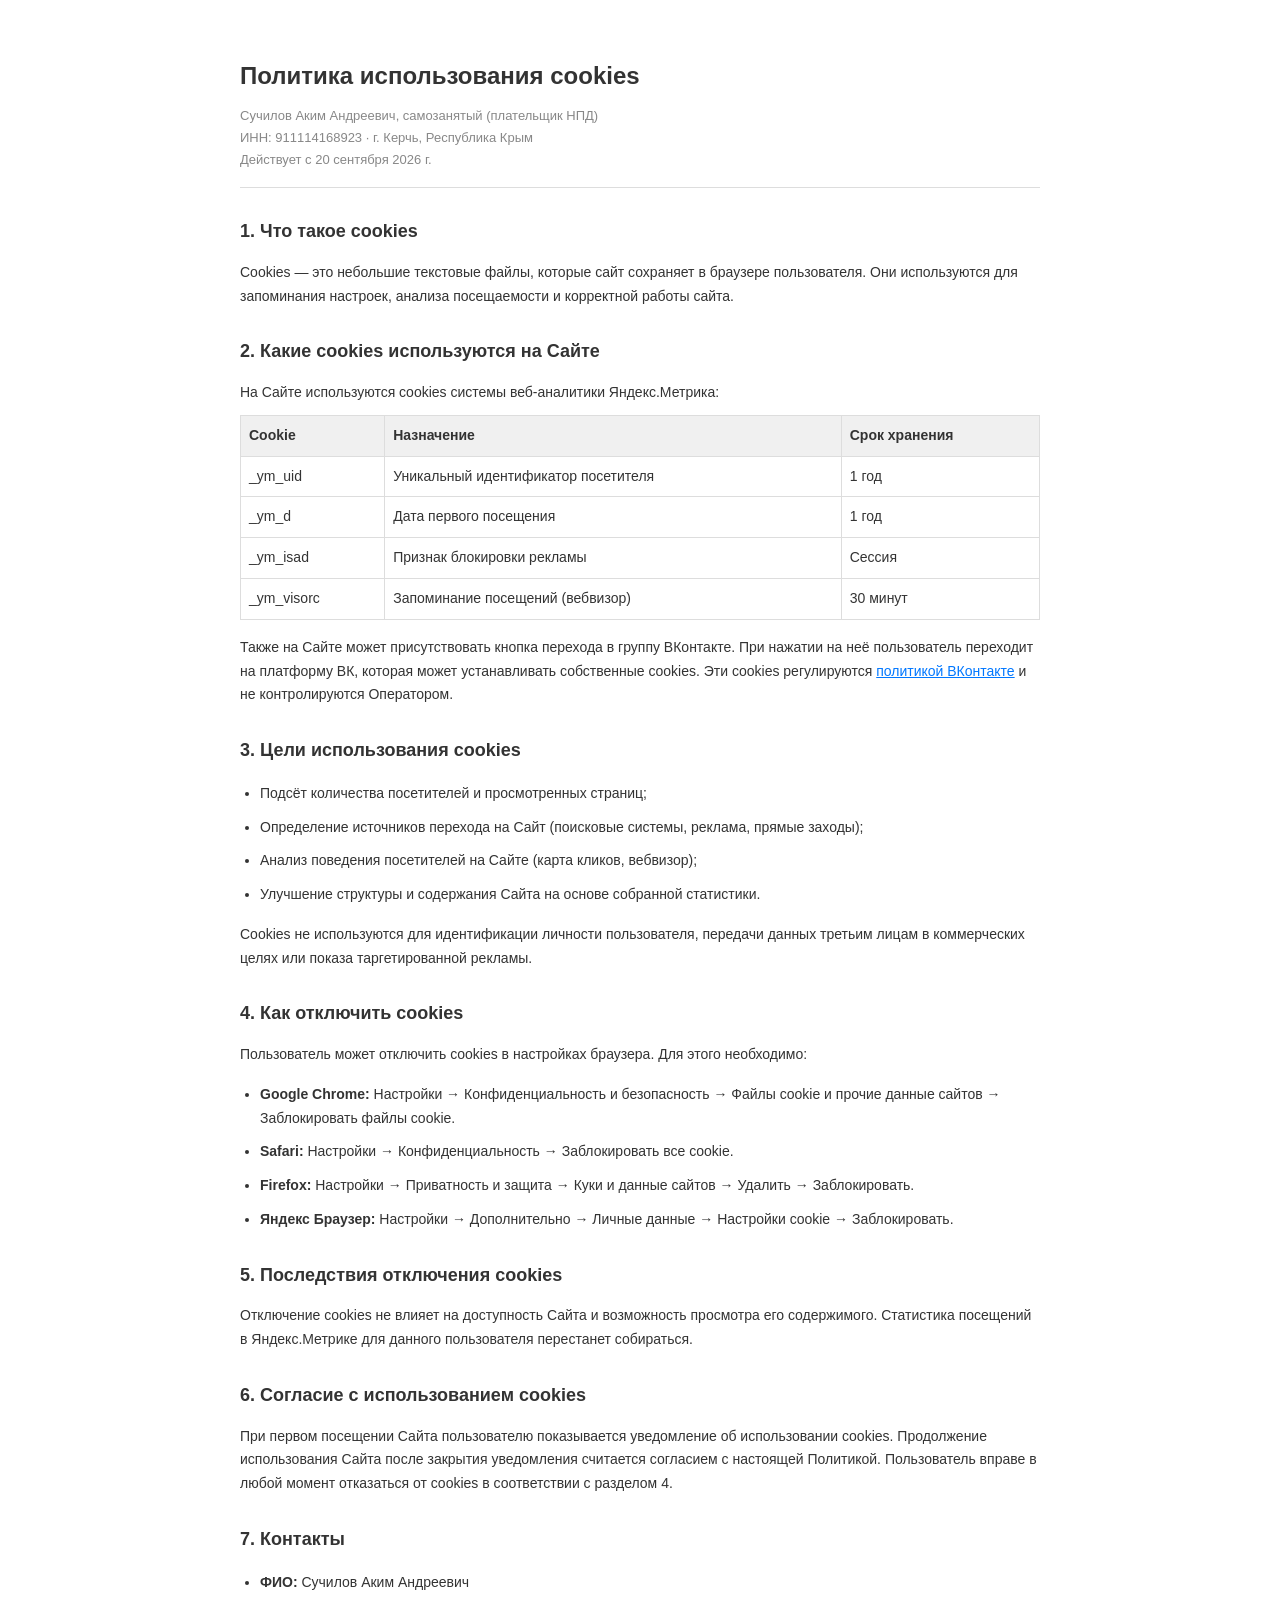
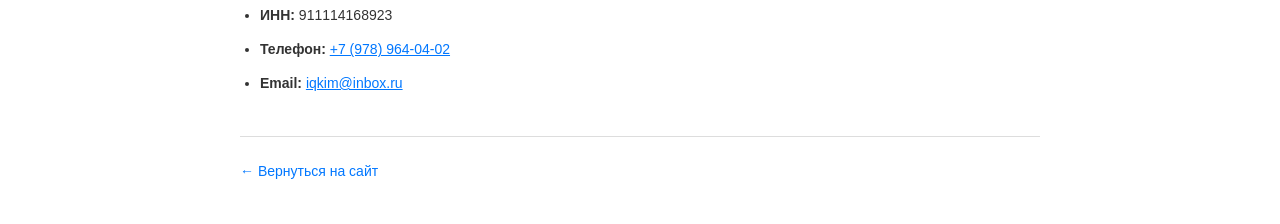
==== legal/cookies.html @ 8a9a0ea6 "Добавил фото в самый низ, информация О мастере, оферта, плашка куки, кнопка заказать в конце, оформи" ====
<!DOCTYPE html>
<html lang="ru">
<head>
<meta charset="UTF-8">
<meta name="viewport" content="width=device-width, initial-scale=1.0">
<title>Политика использования cookies</title>
<style>
  body { font-family: -apple-system, BlinkMacSystemFont, 'Segoe UI', Roboto, sans-serif; max-width: 800px; margin: 0 auto; padding: 40px 20px; color: #333; line-height: 1.7; }
  h1 { font-size: 24px; margin-bottom: 8px; }
  h2 { font-size: 18px; margin: 28px 0 12px; }
  p, li { font-size: 14px; margin-bottom: 10px; }
  ul, ol { padding-left: 20px; margin-bottom: 16px; }
  .meta { color: #888; font-size: 13px; margin-bottom: 24px; padding-bottom: 16px; border-bottom: 1px solid #ddd; }
  a { color: #0077ff; }
  .back { margin-top: 40px; padding-top: 20px; border-top: 1px solid #ddd; }
  .back a { text-decoration: none; font-size: 14px; }
</style>
</head>
<body>

<h1>Политика использования cookies</h1>
<div class="meta">
  Сучилов Аким Андреевич, самозанятый (плательщик НПД)<br>
  ИНН: 911114168923 · г. Керчь, Республика Крым<br>
  Действует с 20 сентября 2026 г.
</div>

<h2>1. Что такое cookies</h2>
<p>Cookies — это небольшие текстовые файлы, которые сайт сохраняет в браузере пользователя. Они используются для запоминания настроек, анализа посещаемости и корректной работы сайта.</p>

<h2>2. Какие cookies используются на Сайте</h2>
<p>На Сайте используются cookies системы веб-аналитики Яндекс.Метрика:</p>
<table style="width:100%; border-collapse:collapse; margin-bottom:16px; font-size:14px;">
  <tr style="background:#f0f0f0;">
    <th style="text-align:left; padding:8px; border:1px solid #ddd;">Cookie</th>
    <th style="text-align:left; padding:8px; border:1px solid #ddd;">Назначение</th>
    <th style="text-align:left; padding:8px; border:1px solid #ddd;">Срок хранения</th>
  </tr>
  <tr>
    <td style="padding:8px; border:1px solid #ddd;">_ym_uid</td>
    <td style="padding:8px; border:1px solid #ddd;">Уникальный идентификатор посетителя</td>
    <td style="padding:8px; border:1px solid #ddd;">1 год</td>
  </tr>
  <tr>
    <td style="padding:8px; border:1px solid #ddd;">_ym_d</td>
    <td style="padding:8px; border:1px solid #ddd;">Дата первого посещения</td>
    <td style="padding:8px; border:1px solid #ddd;">1 год</td>
  </tr>
  <tr>
    <td style="padding:8px; border:1px solid #ddd;">_ym_isad</td>
    <td style="padding:8px; border:1px solid #ddd;">Признак блокировки рекламы</td>
    <td style="padding:8px; border:1px solid #ddd;">Сессия</td>
  </tr>
  <tr>
    <td style="padding:8px; border:1px solid #ddd;">_ym_visorc</td>
    <td style="padding:8px; border:1px solid #ddd;">Запоминание посещений (вебвизор)</td>
    <td style="padding:8px; border:1px solid #ddd;">30 минут</td>
  </tr>
</table>

<p>Также на Сайте может присутствовать кнопка перехода в группу ВКонтакте. При нажатии на неё пользователь переходит на платформу ВК, которая может устанавливать собственные cookies. Эти cookies регулируются <a href="https://vk.com/privacy" target="_blank" rel="noopener">политикой ВКонтакте</a> и не контролируются Оператором.</p>

<h2>3. Цели использования cookies</h2>
<ul>
  <li>Подсёт количества посетителей и просмотренных страниц;</li>
  <li>Определение источников перехода на Сайт (поисковые системы, реклама, прямые заходы);</li>
  <li>Анализ поведения посетителей на Сайте (карта кликов, вебвизор);</li>
  <li>Улучшение структуры и содержания Сайта на основе собранной статистики.</li>
</ul>
<p>Cookies не используются для идентификации личности пользователя, передачи данных третьим лицам в коммерческих целях или показа таргетированной рекламы.</p>

<h2>4. Как отключить cookies</h2>
<p>Пользователь может отключить cookies в настройках браузера. Для этого необходимо:</p>
<ul>
  <li><strong>Google Chrome:</strong> Настройки → Конфиденциальность и безопасность → Файлы cookie и прочие данные сайтов → Заблокировать файлы cookie.</li>
  <li><strong>Safari:</strong> Настройки → Конфиденциальность → Заблокировать все cookie.</li>
  <li><strong>Firefox:</strong> Настройки → Приватность и защита → Куки и данные сайтов → Удалить → Заблокировать.</li>
  <li><strong>Яндекс Браузер:</strong> Настройки → Дополнительно → Личные данные → Настройки cookie → Заблокировать.</li>
</ul>

<h2>5. Последствия отключения cookies</h2>
<p>Отключение cookies не влияет на доступность Сайта и возможность просмотра его содержимого. Статистика посещений в Яндекс.Метрике для данного пользователя перестанет собираться.</p>

<h2>6. Согласие с использованием cookies</h2>
<p>При первом посещении Сайта пользователю показывается уведомление об использовании cookies. Продолжение использования Сайта после закрытия уведомления считается согласием с настоящей Политикой. Пользователь вправе в любой момент отказаться от cookies в соответствии с разделом 4.</p>

<h2>7. Контакты</h2>
<ul>
  <li><strong>ФИО:</strong> Сучилов Аким Андреевич</li>
  <li><strong>ИНН:</strong> 911114168923</li>
  <li><strong>Телефон:</strong> <a href="tel:+79789640402">+7 (978) 964-04-02</a></li>
  <li><strong>Email:</strong> <a href="mailto:iqkim@inbox.ru">iqkim@inbox.ru</a></li>
</ul>

<div class="back"><a href="/">← Вернуться на сайт</a></div>

</body>
</html>
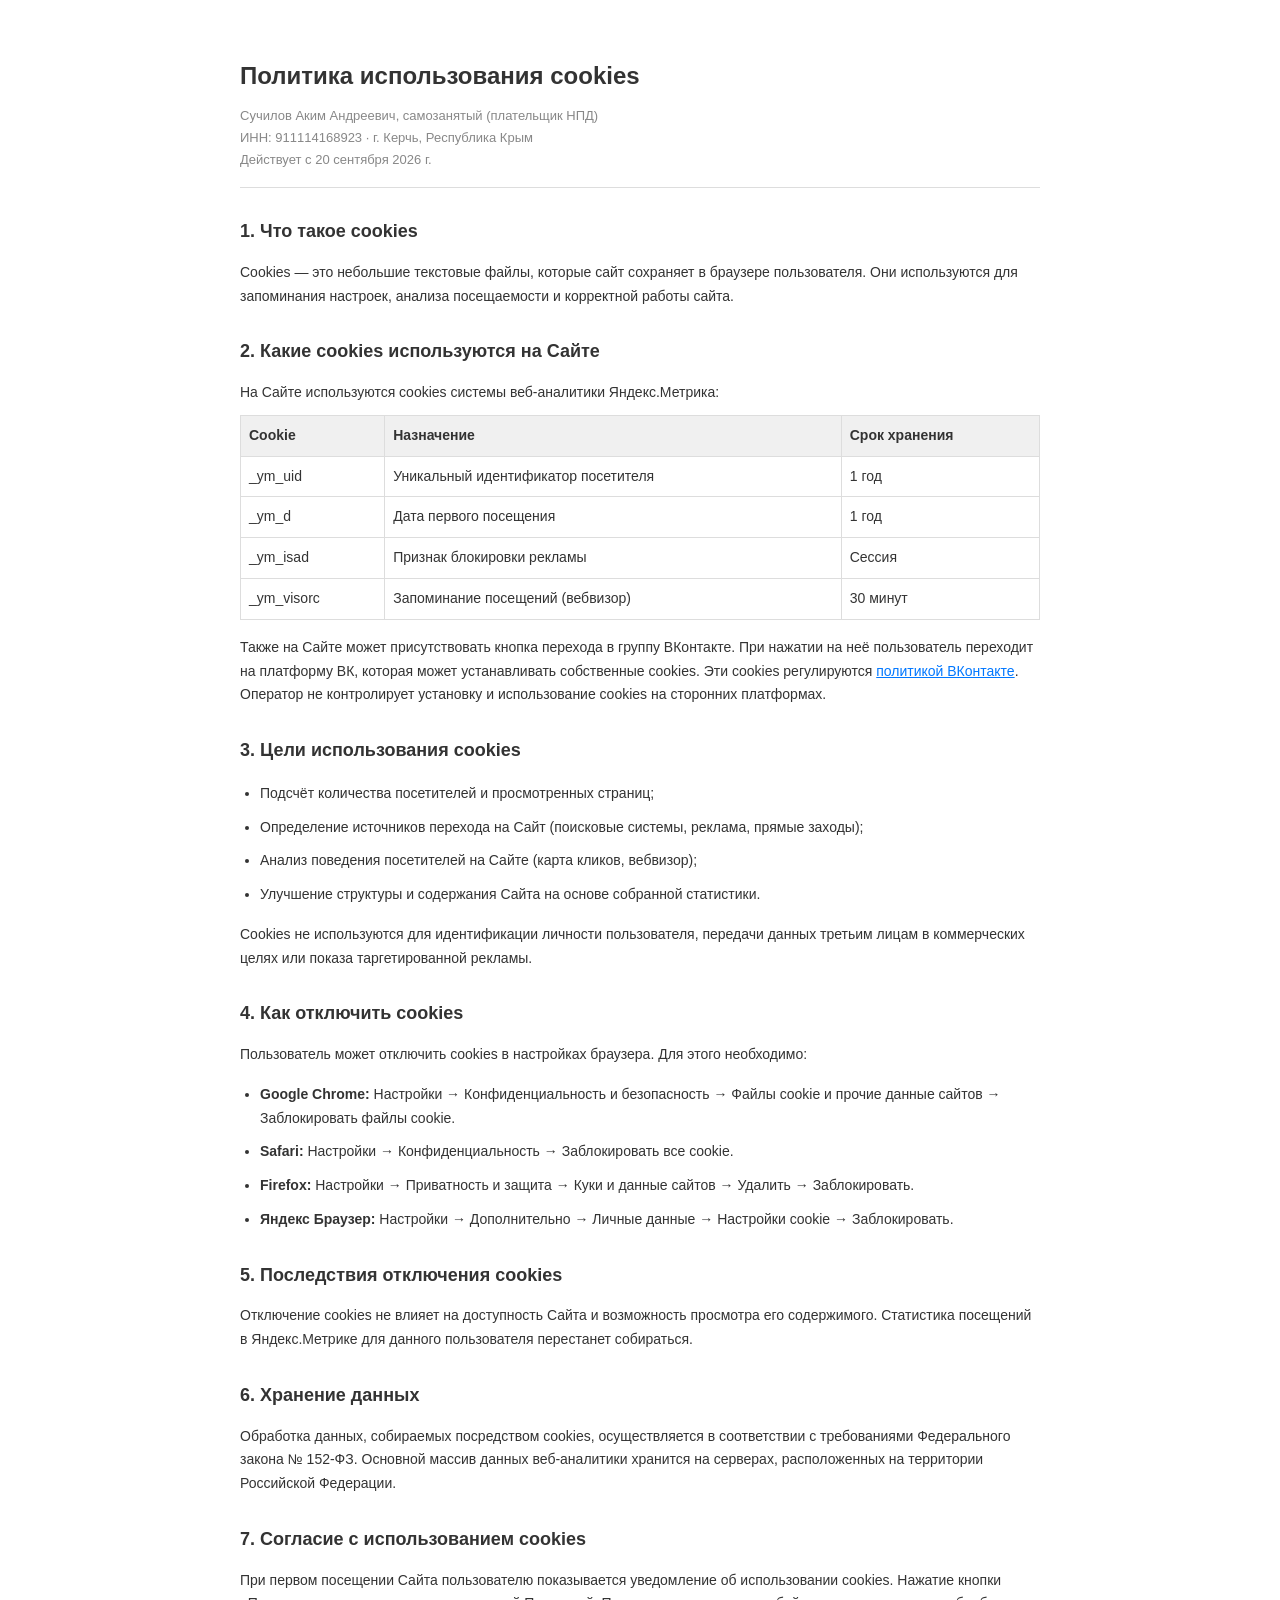
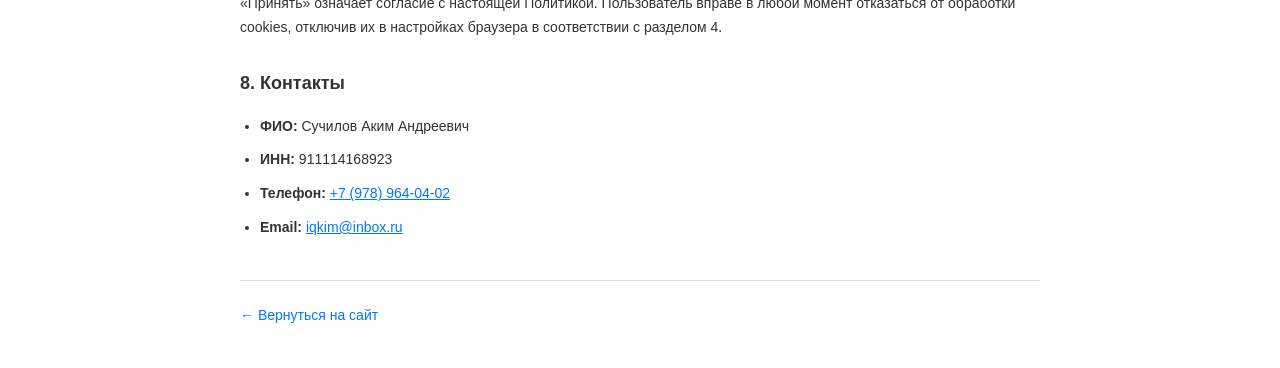
==== commit bd70c827: "Добавил фото в самый низ, информация О мастере, оферта, плашка куки, кнопка заказать в конце, оформи" ====
--- a/legal/cookies.html
+++ b/legal/cookies.html
@@ -58,11 +58,11 @@
   </tr>
 </table>
 
-<p>Также на Сайте может присутствовать кнопка перехода в группу ВКонтакте. При нажатии на неё пользователь переходит на платформу ВК, которая может устанавливать собственные cookies. Эти cookies регулируются <a href="https://vk.com/privacy" target="_blank" rel="noopener">политикой ВКонтакте</a> и не контролируются Оператором.</p>
+<p>Также на Сайте может присутствовать кнопка перехода в группу ВКонтакте. При нажатии на неё пользователь переходит на платформу ВК, которая может устанавливать собственные cookies. Эти cookies регулируются <a href="https://vk.com/privacy" target="_blank" rel="noopener">политикой ВКонтакте</a>. Оператор не контролирует установку и использование cookies на сторонних платформах.</p>
 
 <h2>3. Цели использования cookies</h2>
 <ul>
-  <li>Подсёт количества посетителей и просмотренных страниц;</li>
+  <li>Подсчёт количества посетителей и просмотренных страниц;</li>
   <li>Определение источников перехода на Сайт (поисковые системы, реклама, прямые заходы);</li>
   <li>Анализ поведения посетителей на Сайте (карта кликов, вебвизор);</li>
   <li>Улучшение структуры и содержания Сайта на основе собранной статистики.</li>
@@ -81,10 +81,13 @@
 <h2>5. Последствия отключения cookies</h2>
 <p>Отключение cookies не влияет на доступность Сайта и возможность просмотра его содержимого. Статистика посещений в Яндекс.Метрике для данного пользователя перестанет собираться.</p>
 
-<h2>6. Согласие с использованием cookies</h2>
-<p>При первом посещении Сайта пользователю показывается уведомление об использовании cookies. Продолжение использования Сайта после закрытия уведомления считается согласием с настоящей Политикой. Пользователь вправе в любой момент отказаться от cookies в соответствии с разделом 4.</p>
+<h2>6. Хранение данных</h2>
+<p>Обработка данных, собираемых посредством cookies, осуществляется в соответствии с требованиями Федерального закона № 152-ФЗ. Основной массив данных веб-аналитики хранится на серверах, расположенных на территории Российской Федерации.</p>
 
-<h2>7. Контакты</h2>
+<h2>7. Согласие с использованием cookies</h2>
+<p>При первом посещении Сайта пользователю показывается уведомление об использовании cookies. Нажатие кнопки «Принять» означает согласие с настоящей Политикой. Пользователь вправе в любой момент отказаться от обработки cookies, отключив их в настройках браузера в соответствии с разделом 4.</p>
+
+<h2>8. Контакты</h2>
 <ul>
   <li><strong>ФИО:</strong> Сучилов Аким Андреевич</li>
   <li><strong>ИНН:</strong> 911114168923</li>
@@ -95,4 +98,4 @@
 <div class="back"><a href="/">← Вернуться на сайт</a></div>
 
 </body>
-</html>+</html>
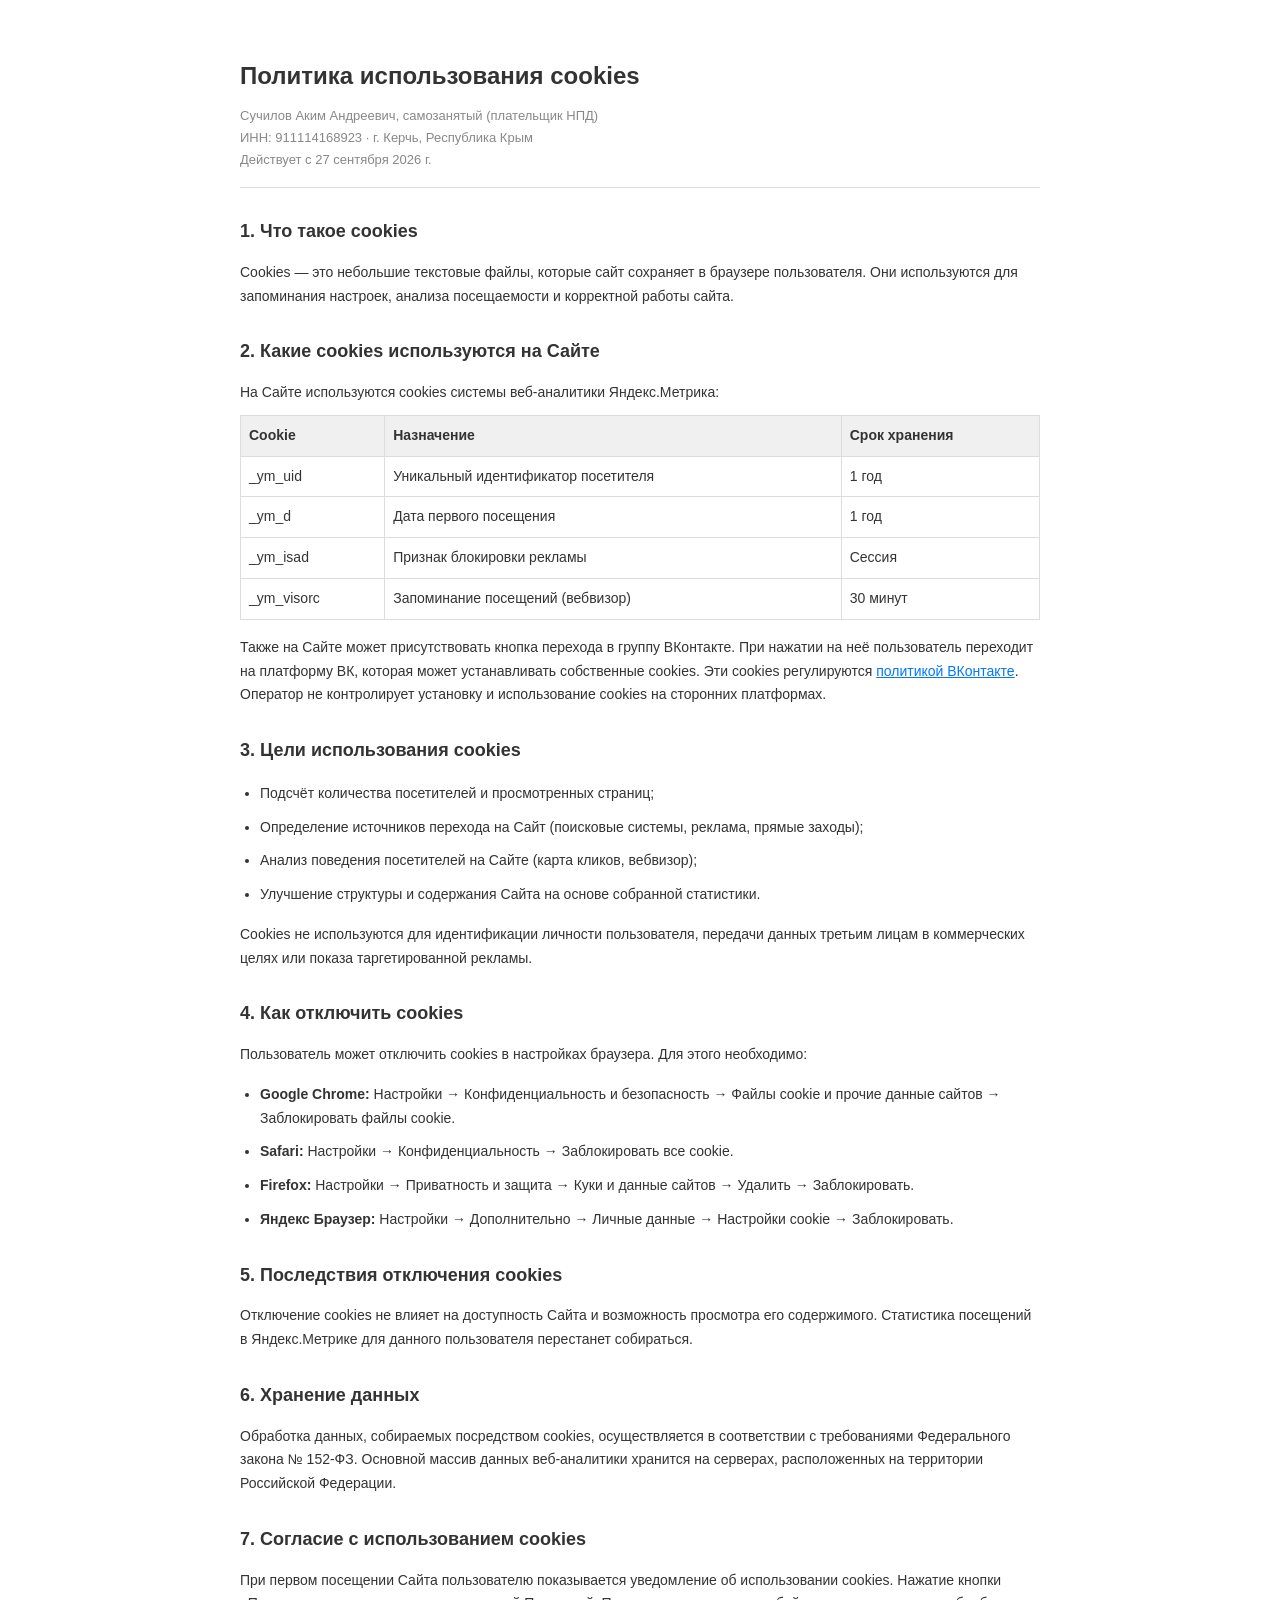
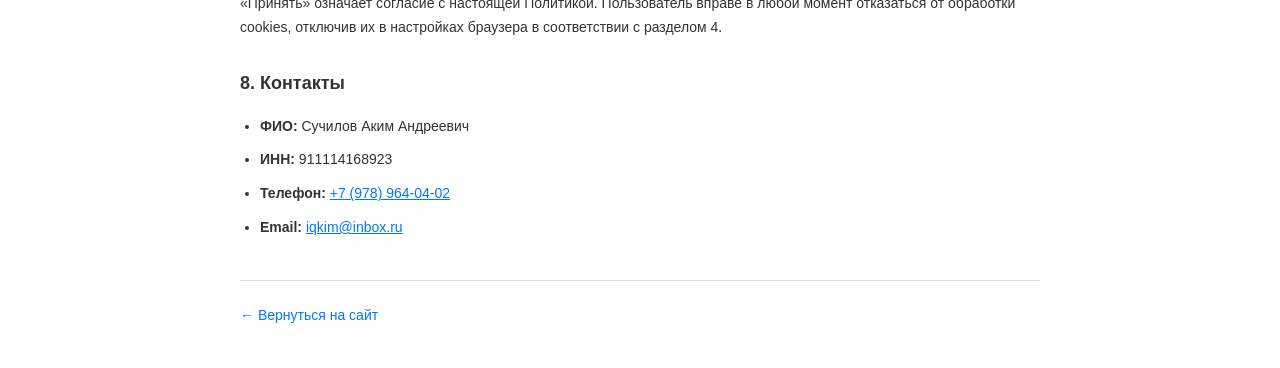
==== commit b96711d4: "перед заливкой на хостинг" ====
--- a/legal/cookies.html
+++ b/legal/cookies.html
@@ -22,7 +22,7 @@
 <div class="meta">
   Сучилов Аким Андреевич, самозанятый (плательщик НПД)<br>
   ИНН: 911114168923 · г. Керчь, Республика Крым<br>
-  Действует с 20 сентября 2026 г.
+  Действует с 27 сентября 2026 г.
 </div>
 
 <h2>1. Что такое cookies</h2>
